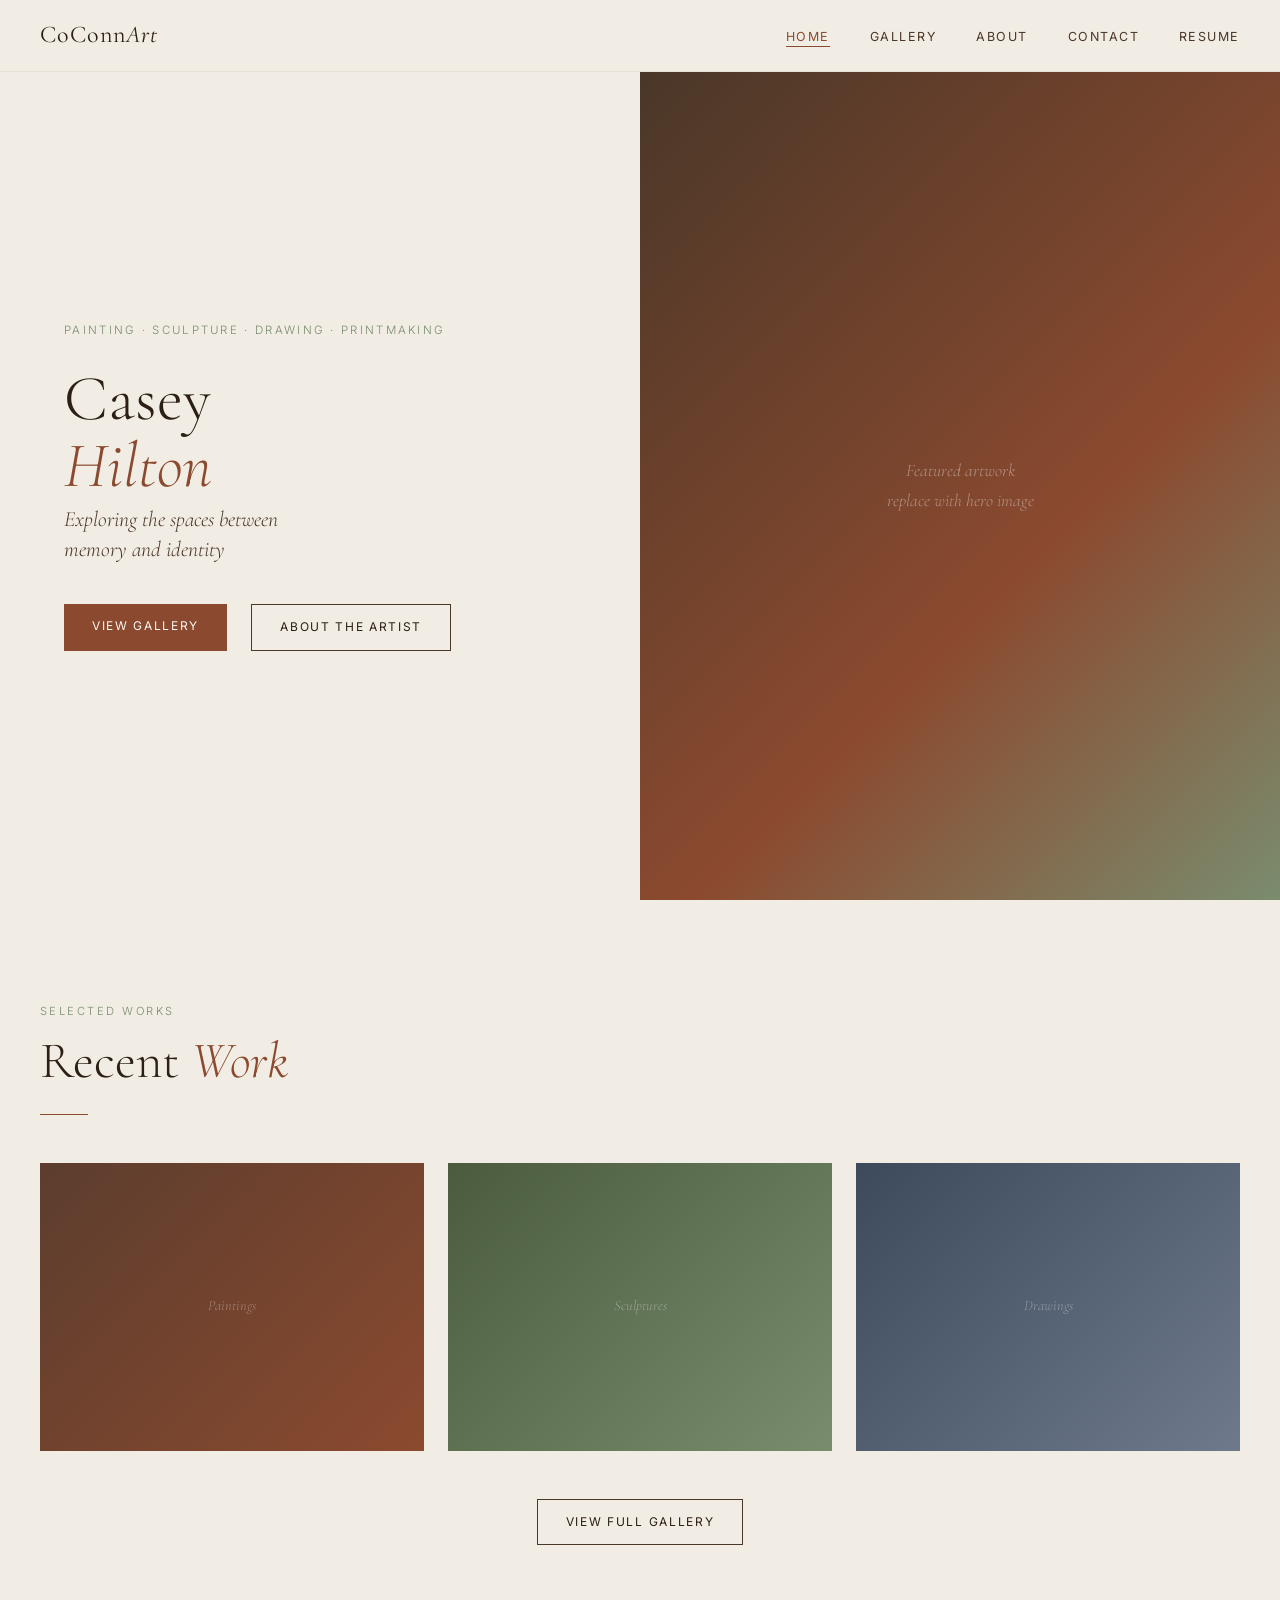
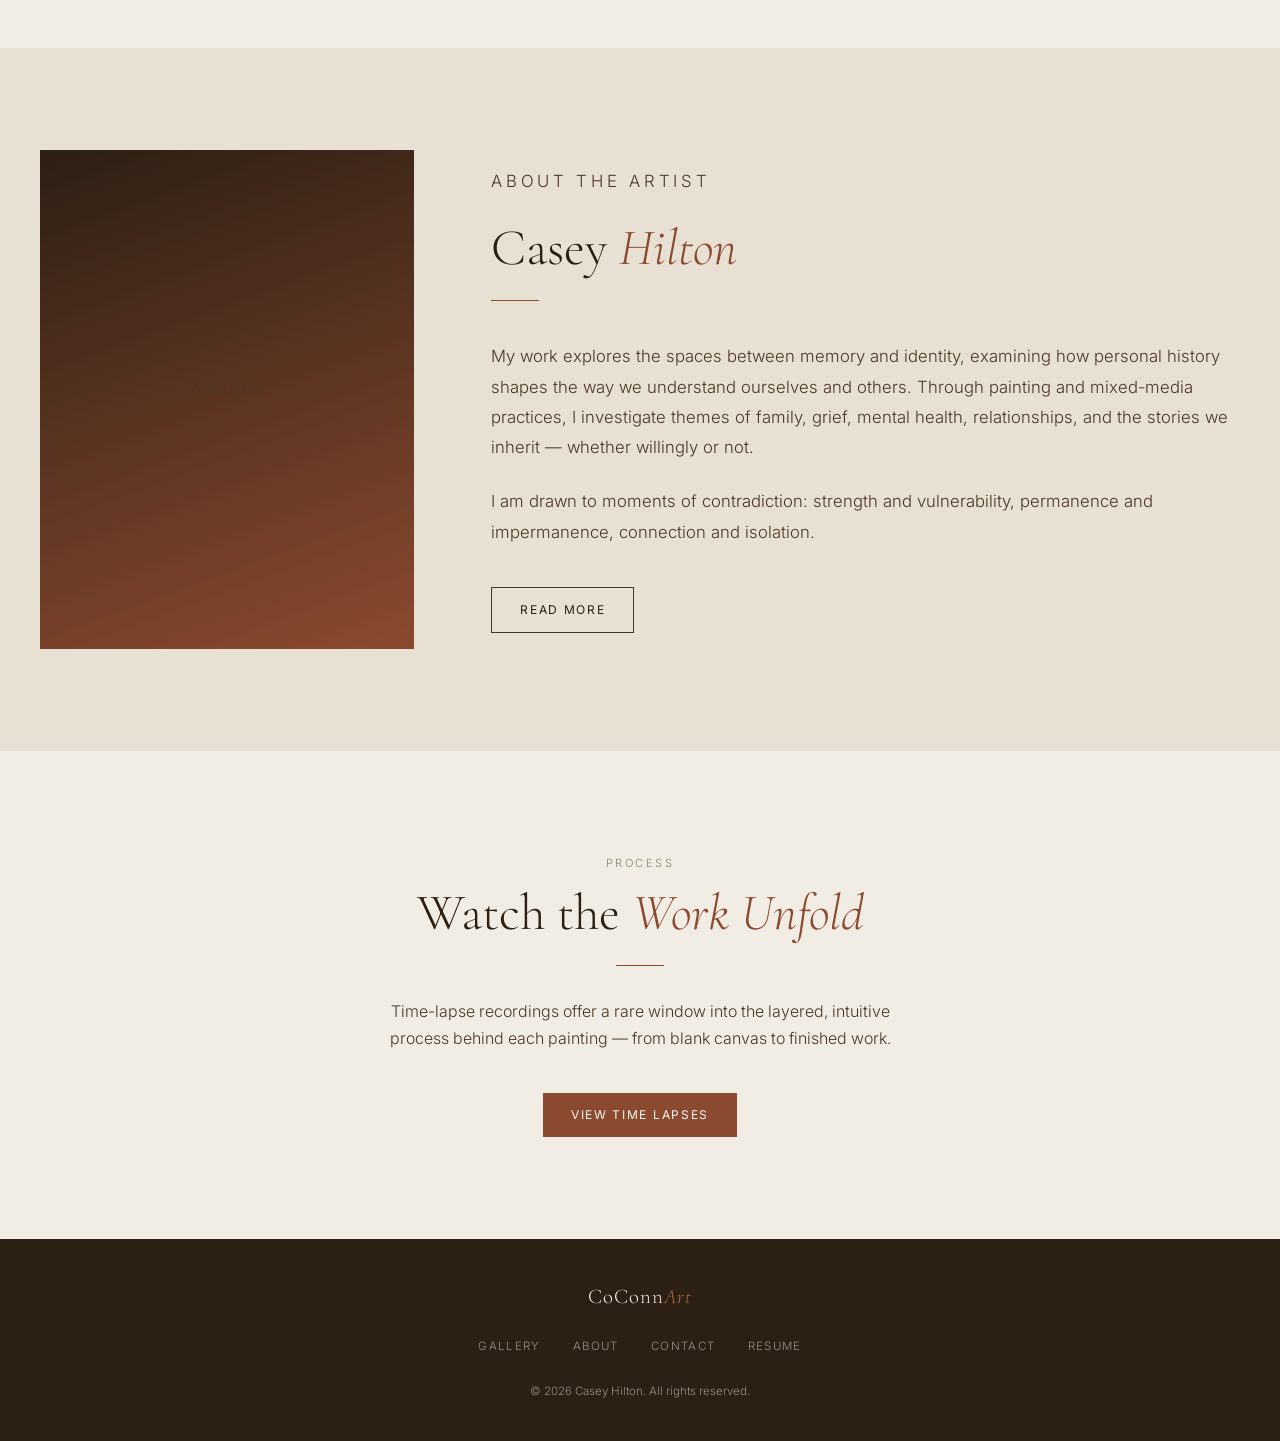
==== index.html @ 210a44f6 "Add files via upload" ====
<!DOCTYPE html>
<html lang="en">
<head>
  <meta charset="UTF-8" />
  <meta name="viewport" content="width=device-width, initial-scale=1.0" />
  <title>Casey Hilton — CoConnArt</title>
  <meta name="description" content="Casey Hilton is a multidisciplinary artist working in painting, drawing, sculpture, and printmaking. Portfolio at CoConnArt." />
  <link rel="stylesheet" href="css/style.css" />
</head>
<body>

  <!-- NAVIGATION -->
  <nav>
    <div class="nav-inner">
      <a href="index.html" class="nav-logo">CoConn<em>Art</em></a>
      <button class="nav-toggle" aria-label="Toggle menu" onclick="toggleNav()">
        <span></span><span></span><span></span>
      </button>
      <ul class="nav-links" id="nav-links">
        <li><a href="index.html" class="active">Home</a></li>
        <li><a href="gallery.html">Gallery</a></li>
        <li><a href="about.html">About</a></li>
        <li><a href="contact.html">Contact</a></li>
        <li><a href="resume.html">Resume</a></li>
      </ul>
    </div>
  </nav>

  <div class="page">

    <!-- HERO -->
    <section class="hero" style="padding:0;">
      <div class="hero-text">
        <p class="hero-eyebrow">Painting · Sculpture · Drawing · Printmaking</p>
        <h1 class="hero-name">Casey<br><em>Hilton</em></h1>
        <p class="hero-tagline">Exploring the spaces between<br>memory and identity</p>
        <div class="hero-cta">
          <a href="gallery.html" class="btn btn-primary">View Gallery</a>
          <a href="about.html" class="btn btn-outline">About the Artist</a>
        </div>
      </div>
      <div class="hero-image">
        <!-- Replace src with your best painting filename, e.g.: -->
        <!-- <img src="images/paintings/your-painting.jpg" alt="Featured work by Casey Hilton" /> -->
        <div class="hero-image-placeholder">
          <p>Featured artwork<br><em>replace with hero image</em></p>
        </div>
      </div>
    </section>

    <!-- GALLERY PREVIEW -->
    <section>
      <div class="section-inner">
        <p class="section-label">Selected Works</p>
        <h2 class="section-title">Recent <em>Work</em></h2>
        <div class="divider"></div>

        <div class="preview-grid">
          <!-- Each card links to gallery with the right tab open -->
          <a href="gallery.html?tab=paintings" class="preview-card">
            <!-- <img src="images/paintings/YOURFILE.jpg" alt="Painting by Casey Hilton" /> -->
            <div class="preview-placeholder p1"><span>Paintings</span></div>
            <span class="preview-card-label">Paintings →</span>
          </a>
          <a href="gallery.html?tab=sculptures" class="preview-card">
            <!-- <img src="images/sculptures/YOURFILE.jpg" alt="Sculpture by Casey Hilton" /> -->
            <div class="preview-placeholder p2"><span>Sculptures</span></div>
            <span class="preview-card-label">Sculptures →</span>
          </a>
          <a href="gallery.html?tab=drawings" class="preview-card">
            <!-- <img src="images/drawings/YOURFILE.jpg" alt="Drawing by Casey Hilton" /> -->
            <div class="preview-placeholder p3"><span>Drawings</span></div>
            <span class="preview-card-label">Drawings →</span>
          </a>
        </div>

        <div style="text-align:center; margin-top:3rem;">
          <a href="gallery.html" class="btn btn-outline">View Full Gallery</a>
        </div>
      </div>
    </section>

    <!-- ABOUT SNIPPET -->
    <section class="about-snippet">
      <div class="about-snippet-inner">
        <div class="about-snippet-image">
          <!-- <img src="images/casey-portrait.jpg" alt="Casey Hilton" /> -->
          <div class="about-snippet-image-placeholder"><p>Artist photo</p></div>
        </div>
        <div>
          <p class="section-label">About the Artist</p>
          <h2 class="section-title">Casey <em>Hilton</em></h2>
          <div class="divider"></div>
          <p>My work explores the spaces between memory and identity, examining how personal history shapes the way we understand ourselves and others. Through painting and mixed-media practices, I investigate themes of family, grief, mental health, relationships, and the stories we inherit — whether willingly or not.</p>
          <p>I am drawn to moments of contradiction: strength and vulnerability, permanence and impermanence, connection and isolation.</p>
          <a href="about.html" class="btn btn-outline" style="margin-top:1rem;">Read More</a>
        </div>
      </div>
    </section>

    <!-- PROCESS VIDEOS TEASER -->
    <section style="background: var(--linen);">
      <div class="section-inner" style="text-align:center;">
        <p class="section-label">Process</p>
        <h2 class="section-title">Watch the <em>Work Unfold</em></h2>
        <div class="divider" style="margin: 1.5rem auto 2rem;"></div>
        <p style="max-width:560px; margin:0 auto 2.5rem; color:var(--umber-mid);">Time-lapse recordings offer a rare window into the layered, intuitive process behind each painting — from blank canvas to finished work.</p>
        <a href="gallery.html?tab=timelapses" class="btn btn-primary">View Time Lapses</a>
      </div>
    </section>

  </div>

  <!-- FOOTER -->
  <footer>
    <div class="footer-inner">
      <div class="footer-logo">CoConn<em>Art</em></div>
      <ul class="footer-links">
        <li><a href="gallery.html">Gallery</a></li>
        <li><a href="about.html">About</a></li>
        <li><a href="contact.html">Contact</a></li>
        <li><a href="resume.html">Resume</a></li>
      </ul>
      <p class="footer-copy">&copy; <span id="yr"></span> Casey Hilton. All rights reserved.</p>
    </div>
  </footer>

  <script src="js/main.js"></script>
  <script>document.getElementById('yr').textContent = new Date().getFullYear();</script>
</body>
</html>
---- css/style.css ----
/* ============================================
   COCONNART — Casey Hilton Portfolio
   Palette: warm sage, raw linen, burnt sienna, deep umber
   Type: Cormorant Garamond (display) + Inter (body)
   ============================================ */

@import url('https://fonts.googleapis.com/css2?family=Cormorant+Garamond:ital,wght@0,300;0,400;0,500;1,300;1,400&family=Inter:wght@300;400;500&display=swap');

:root {
  --linen:       #F2EDE4;
  --linen-dark:  #E8E0D2;
  --umber:       #2C1F14;
  --umber-mid:   #4A3728;
  --sienna:      #8B4A2F;
  --sienna-light:#B06840;
  --sage:        #7A8C6E;
  --sage-light:  #A3B394;
  --cream:       #FAF7F2;
  --ink:         #1C1410;

  --font-display: 'Cormorant Garamond', Georgia, serif;
  --font-body:    'Inter', system-ui, sans-serif;

  --nav-h: 72px;
  --max-w: 1200px;
  --gap:   clamp(1rem, 3vw, 2rem);
}

*, *::before, *::after { box-sizing: border-box; margin: 0; padding: 0; }

html { scroll-behavior: smooth; }

body {
  background: var(--linen);
  color: var(--umber);
  font-family: var(--font-body);
  font-weight: 300;
  font-size: 16px;
  line-height: 1.7;
  min-height: 100vh;
}

img { display: block; max-width: 100%; height: auto; }
a { color: inherit; text-decoration: none; }

/* ── NAVIGATION ── */
nav {
  position: fixed;
  top: 0; left: 0; right: 0;
  height: var(--nav-h);
  background: var(--linen);
  border-bottom: 1px solid var(--linen-dark);
  z-index: 100;
  display: flex;
  align-items: center;
  padding: 0 var(--gap);
}

.nav-inner {
  width: 100%;
  max-width: var(--max-w);
  margin: 0 auto;
  display: flex;
  align-items: center;
  justify-content: space-between;
}

.nav-logo {
  font-family: var(--font-display);
  font-size: 1.5rem;
  font-weight: 400;
  letter-spacing: 0.04em;
  color: var(--umber);
}

.nav-logo span {
  color: var(--sienna);
  font-style: italic;
}

.nav-links {
  display: flex;
  gap: 2.5rem;
  list-style: none;
}

.nav-links a {
  font-family: var(--font-body);
  font-size: 0.78rem;
  font-weight: 400;
  letter-spacing: 0.12em;
  text-transform: uppercase;
  color: var(--umber-mid);
  transition: color 0.2s;
  position: relative;
}

.nav-links a::after {
  content: '';
  position: absolute;
  bottom: -3px; left: 0;
  width: 0; height: 1px;
  background: var(--sienna);
  transition: width 0.25s;
}

.nav-links a:hover,
.nav-links a.active { color: var(--sienna); }
.nav-links a:hover::after,
.nav-links a.active::after { width: 100%; }

/* Hamburger */
.nav-toggle {
  display: none;
  flex-direction: column;
  gap: 5px;
  cursor: pointer;
  background: none;
  border: none;
  padding: 4px;
}
.nav-toggle span {
  display: block;
  width: 24px; height: 1.5px;
  background: var(--umber);
  transition: all 0.3s;
}

/* ── PAGE WRAPPER ── */
.page {
  padding-top: var(--nav-h);
  min-height: 100vh;
}

/* ── HERO ── */
.hero {
  display: grid;
  grid-template-columns: 1fr 1fr;
  min-height: calc(100vh - var(--nav-h));
}

.hero-text {
  display: flex;
  flex-direction: column;
  justify-content: center;
  padding: clamp(3rem, 8vw, 7rem) clamp(2rem, 5vw, 5rem);
  background: var(--linen);
}

.hero-eyebrow {
  font-family: var(--font-body);
  font-size: 0.72rem;
  letter-spacing: 0.2em;
  text-transform: uppercase;
  color: var(--sage);
  margin-bottom: 1.5rem;
}

.hero-name {
  font-family: var(--font-display);
  font-size: clamp(2.8rem, 5vw, 5rem);
  font-weight: 300;
  line-height: 1.05;
  color: var(--umber);
  margin-bottom: 0.3rem;
}

.hero-name em {
  font-style: italic;
  color: var(--sienna);
}

.hero-tagline {
  font-family: var(--font-display);
  font-size: clamp(1rem, 1.8vw, 1.35rem);
  font-weight: 300;
  font-style: italic;
  color: var(--umber-mid);
  margin-bottom: 2.5rem;
  line-height: 1.4;
}

.hero-cta {
  display: inline-flex;
  gap: 1.5rem;
  flex-wrap: wrap;
}

.btn {
  display: inline-block;
  padding: 0.75rem 1.75rem;
  font-family: var(--font-body);
  font-size: 0.75rem;
  font-weight: 400;
  letter-spacing: 0.14em;
  text-transform: uppercase;
  transition: all 0.25s;
  cursor: pointer;
  border: none;
}

.btn-primary {
  background: var(--sienna);
  color: var(--cream);
}
.btn-primary:hover {
  background: var(--sienna-light);
}

.btn-outline {
  background: transparent;
  color: var(--umber);
  border: 1px solid var(--umber-mid);
}
.btn-outline:hover {
  border-color: var(--sienna);
  color: var(--sienna);
}

.hero-image {
  position: relative;
  overflow: hidden;
  background: var(--umber-mid);
}

.hero-image img {
  width: 100%; height: 100%;
  object-fit: cover;
  opacity: 0.88;
  transition: opacity 0.4s;
}

.hero-image-placeholder {
  width: 100%; height: 100%;
  min-height: 500px;
  background: linear-gradient(135deg, var(--umber-mid) 0%, var(--sienna) 60%, var(--sage) 100%);
  display: flex;
  align-items: center;
  justify-content: center;
}

.hero-image-placeholder p {
  color: rgba(255,255,255,0.4);
  font-family: var(--font-display);
  font-style: italic;
  font-size: 1.1rem;
  text-align: center;
  padding: 2rem;
}

/* ── SECTION COMMON ── */
section {
  padding: clamp(4rem, 8vw, 7rem) var(--gap);
}

.section-inner {
  max-width: var(--max-w);
  margin: 0 auto;
}

.section-label {
  font-family: var(--font-body);
  font-size: 0.7rem;
  letter-spacing: 0.22em;
  text-transform: uppercase;
  color: var(--sage);
  margin-bottom: 0.75rem;
}

.section-title {
  font-family: var(--font-display);
  font-size: clamp(2rem, 4vw, 3.2rem);
  font-weight: 300;
  color: var(--umber);
  line-height: 1.1;
  margin-bottom: 1rem;
}

.section-title em {
  font-style: italic;
  color: var(--sienna);
}

.divider {
  width: 48px; height: 1px;
  background: var(--sienna);
  margin: 1.5rem 0 2.5rem;
}

/* ── HOME PREVIEW GRID ── */
.preview-grid {
  display: grid;
  grid-template-columns: repeat(3, 1fr);
  gap: 1.5rem;
  margin-top: 3rem;
}

.preview-card {
  position: relative;
  overflow: hidden;
  background: var(--umber-mid);
  cursor: pointer;
}

.preview-card::after {
  content: '';
  position: absolute;
  inset: 0;
  background: linear-gradient(to top, rgba(44,31,20,0.7) 0%, transparent 50%);
  opacity: 0;
  transition: opacity 0.3s;
}

.preview-card:hover::after { opacity: 1; }

.preview-card img {
  width: 100%;
  aspect-ratio: 4/3;
  object-fit: cover;
  transition: transform 0.5s ease;
}

.preview-card:hover img { transform: scale(1.04); }

.preview-placeholder {
  width: 100%;
  aspect-ratio: 4/3;
  display: flex;
  align-items: center;
  justify-content: center;
}

.preview-placeholder.p1 { background: linear-gradient(135deg, #5C3D2E, #8B4A2F); }
.preview-placeholder.p2 { background: linear-gradient(135deg, #4A5C3D, #7A8C6E); }
.preview-placeholder.p3 { background: linear-gradient(135deg, #3D4A5C, #6E7A8C); }

.preview-placeholder span {
  color: rgba(255,255,255,0.35);
  font-family: var(--font-display);
  font-style: italic;
  font-size: 0.9rem;
}

.preview-card-label {
  position: absolute;
  bottom: 1rem; left: 1rem;
  z-index: 2;
  color: var(--cream);
  font-family: var(--font-display);
  font-size: 1.1rem;
  font-style: italic;
  opacity: 0;
  transform: translateY(6px);
  transition: all 0.3s;
}

.preview-card:hover .preview-card-label {
  opacity: 1;
  transform: translateY(0);
}

/* ── ABOUT SNIPPET (HOME) ── */
.about-snippet {
  background: var(--linen-dark);
}

.about-snippet-inner {
  max-width: var(--max-w);
  margin: 0 auto;
  display: grid;
  grid-template-columns: 1fr 2fr;
  gap: clamp(3rem, 6vw, 6rem);
  align-items: center;
}

.about-snippet-image {
  aspect-ratio: 3/4;
  background: var(--umber-mid);
  overflow: hidden;
}

.about-snippet-image img {
  width: 100%; height: 100%;
  object-fit: cover;
}

.about-snippet-image-placeholder {
  width: 100%; height: 100%;
  min-height: 300px;
  background: linear-gradient(160deg, var(--umber) 0%, var(--sienna) 100%);
  display: flex;
  align-items: center;
  justify-content: center;
}

.about-snippet-image-placeholder p {
  color: rgba(255,255,255,0.3);
  font-style: italic;
  font-family: var(--font-display);
}

.about-snippet p {
  font-size: 1.05rem;
  color: var(--umber-mid);
  margin-bottom: 1.5rem;
  line-height: 1.8;
}

/* ── GALLERY PAGE ── */
.gallery-page { background: var(--linen); }

.gallery-header {
  padding: clamp(3rem, 6vw, 5rem) var(--gap) 0;
  max-width: var(--max-w);
  margin: 0 auto;
}

.gallery-tabs {
  display: flex;
  gap: 0;
  border-bottom: 1px solid var(--linen-dark);
  margin: 2.5rem 0 3rem;
  overflow-x: auto;
}

.gallery-tab {
  font-family: var(--font-body);
  font-size: 0.75rem;
  letter-spacing: 0.14em;
  text-transform: uppercase;
  color: var(--umber-mid);
  padding: 0.85rem 1.75rem;
  cursor: pointer;
  border: none;
  background: none;
  border-bottom: 2px solid transparent;
  margin-bottom: -1px;
  transition: all 0.2s;
  white-space: nowrap;
}

.gallery-tab:hover { color: var(--sienna); }
.gallery-tab.active {
  color: var(--sienna);
  border-bottom-color: var(--sienna);
}

.gallery-section { display: none; }
.gallery-section.active { display: block; }

.gallery-grid {
  columns: 3;
  column-gap: 1.25rem;
  padding: 0 var(--gap) clamp(4rem, 8vw, 7rem);
  max-width: var(--max-w);
  margin: 0 auto;
}

.gallery-item {
  break-inside: avoid;
  margin-bottom: 1.25rem;
  overflow: hidden;
  cursor: pointer;
  position: relative;
}

.gallery-item img {
  width: 100%;
  display: block;
  transition: transform 0.4s ease;
}

.gallery-item:hover img { transform: scale(1.03); }

.gallery-item-overlay {
  position: absolute;
  inset: 0;
  background: rgba(44,31,20,0.55);
  display: flex;
  align-items: flex-end;
  padding: 1.25rem;
  opacity: 0;
  transition: opacity 0.3s;
}

.gallery-item:hover .gallery-item-overlay { opacity: 1; }

.gallery-item-title {
  color: var(--cream);
  font-family: var(--font-display);
  font-style: italic;
  font-size: 1rem;
}

/* Placeholder gallery items */
.gallery-placeholder {
  width: 100%;
  display: flex;
  align-items: center;
  justify-content: center;
  font-family: var(--font-display);
  font-style: italic;
  color: rgba(255,255,255,0.3);
  font-size: 0.85rem;
}

/* ── LIGHTBOX ── */
.lightbox {
  position: fixed;
  inset: 0;
  background: rgba(28,20,16,0.96);
  z-index: 200;
  display: flex;
  align-items: center;
  justify-content: center;
  opacity: 0;
  pointer-events: none;
  transition: opacity 0.3s;
}

.lightbox.open {
  opacity: 1;
  pointer-events: all;
}

.lightbox-img {
  max-width: 90vw;
  max-height: 88vh;
  object-fit: contain;
}

.lightbox-close {
  position: absolute;
  top: 1.5rem; right: 1.5rem;
  background: none;
  border: none;
  color: var(--cream);
  font-size: 1.8rem;
  cursor: pointer;
  line-height: 1;
  opacity: 0.7;
  transition: opacity 0.2s;
}
.lightbox-close:hover { opacity: 1; }

.lightbox-caption {
  position: absolute;
  bottom: 2rem;
  left: 50%;
  transform: translateX(-50%);
  color: rgba(242,237,228,0.6);
  font-family: var(--font-display);
  font-style: italic;
  font-size: 1rem;
  white-space: nowrap;
}

/* ── ABOUT PAGE ── */
.about-page {
  max-width: 860px;
  margin: 0 auto;
  padding: clamp(3rem, 6vw, 5rem) var(--gap) clamp(4rem, 8vw, 7rem);
}

.about-page p {
  font-size: 1.05rem;
  color: var(--umber-mid);
  line-height: 1.9;
  margin-bottom: 1.6rem;
}

.about-page p:first-of-type {
  font-family: var(--font-display);
  font-size: clamp(1.15rem, 2vw, 1.45rem);
  font-weight: 300;
  color: var(--umber);
  line-height: 1.6;
}

/* ── CONTACT PAGE ── */
.contact-page {
  max-width: 680px;
  margin: 0 auto;
  padding: clamp(3rem, 6vw, 5rem) var(--gap) clamp(4rem, 8vw, 7rem);
}

.contact-items {
  display: flex;
  flex-direction: column;
  gap: 2rem;
  margin-top: 2rem;
}

.contact-item {
  display: flex;
  gap: 1.5rem;
  align-items: flex-start;
}

.contact-icon {
  width: 44px; height: 44px;
  background: var(--linen-dark);
  display: flex;
  align-items: center;
  justify-content: center;
  flex-shrink: 0;
  color: var(--sienna);
}

.contact-label {
  font-size: 0.7rem;
  letter-spacing: 0.15em;
  text-transform: uppercase;
  color: var(--sage);
  margin-bottom: 0.3rem;
}

.contact-value {
  font-family: var(--font-display);
  font-size: 1.15rem;
  color: var(--umber);
}

.contact-value a:hover { color: var(--sienna); }

/* ── RESUME PAGE ── */
.resume-page {
  max-width: 800px;
  margin: 0 auto;
  padding: clamp(3rem, 6vw, 5rem) var(--gap) clamp(4rem, 8vw, 7rem);
}

.resume-section {
  margin-bottom: 3rem;
}

.resume-section-title {
  font-family: var(--font-body);
  font-size: 0.7rem;
  letter-spacing: 0.2em;
  text-transform: uppercase;
  color: var(--sage);
  margin-bottom: 1.25rem;
  padding-bottom: 0.5rem;
  border-bottom: 1px solid var(--linen-dark);
}

.resume-entry {
  margin-bottom: 1.75rem;
}

.resume-entry-title {
  font-family: var(--font-display);
  font-size: 1.15rem;
  font-weight: 400;
  color: var(--umber);
}

.resume-entry-meta {
  font-size: 0.82rem;
  color: var(--sage);
  margin: 0.2rem 0 0.5rem;
  letter-spacing: 0.04em;
}

.resume-entry p {
  font-size: 0.95rem;
  color: var(--umber-mid);
  line-height: 1.7;
}

.resume-download {
  display: inline-flex;
  align-items: center;
  gap: 0.5rem;
  margin-bottom: 3rem;
}

/* ── FOOTER ── */
footer {
  background: var(--umber);
  color: rgba(242,237,228,0.55);
  padding: 2.5rem var(--gap);
  text-align: center;
}

.footer-inner {
  max-width: var(--max-w);
  margin: 0 auto;
  display: flex;
  flex-direction: column;
  align-items: center;
  gap: 1rem;
}

.footer-logo {
  font-family: var(--font-display);
  font-size: 1.3rem;
  font-weight: 300;
  color: var(--linen);
  letter-spacing: 0.05em;
}

.footer-logo em { font-style: italic; color: var(--sienna-light); }

.footer-links {
  display: flex;
  gap: 2rem;
  list-style: none;
}

.footer-links a {
  font-size: 0.72rem;
  letter-spacing: 0.12em;
  text-transform: uppercase;
  transition: color 0.2s;
}

.footer-links a:hover { color: var(--linen); }

.footer-copy {
  font-size: 0.72rem;
  margin-top: 0.5rem;
}

/* ── RESPONSIVE ── */
@media (max-width: 900px) {
  .hero { grid-template-columns: 1fr; }
  .hero-image { min-height: 380px; }
  .hero-image-placeholder { min-height: 380px; }
  .preview-grid { grid-template-columns: 1fr 1fr; }
  .about-snippet-inner { grid-template-columns: 1fr; }
  .gallery-grid { columns: 2; }
}

@media (max-width: 600px) {
  .nav-links { display: none; flex-direction: column; }
  .nav-links.open {
    display: flex;
    position: fixed;
    top: var(--nav-h); left: 0; right: 0;
    background: var(--linen);
    padding: 1.5rem var(--gap) 2rem;
    border-bottom: 1px solid var(--linen-dark);
    gap: 1.25rem;
  }
  .nav-toggle { display: flex; }
  .preview-grid { grid-template-columns: 1fr; }
  .gallery-grid { columns: 1; }
  .hero-text { padding: 3rem 1.5rem; }
}

@media (prefers-reduced-motion: reduce) {
  *, *::before, *::after { transition: none !important; animation: none !important; }
}
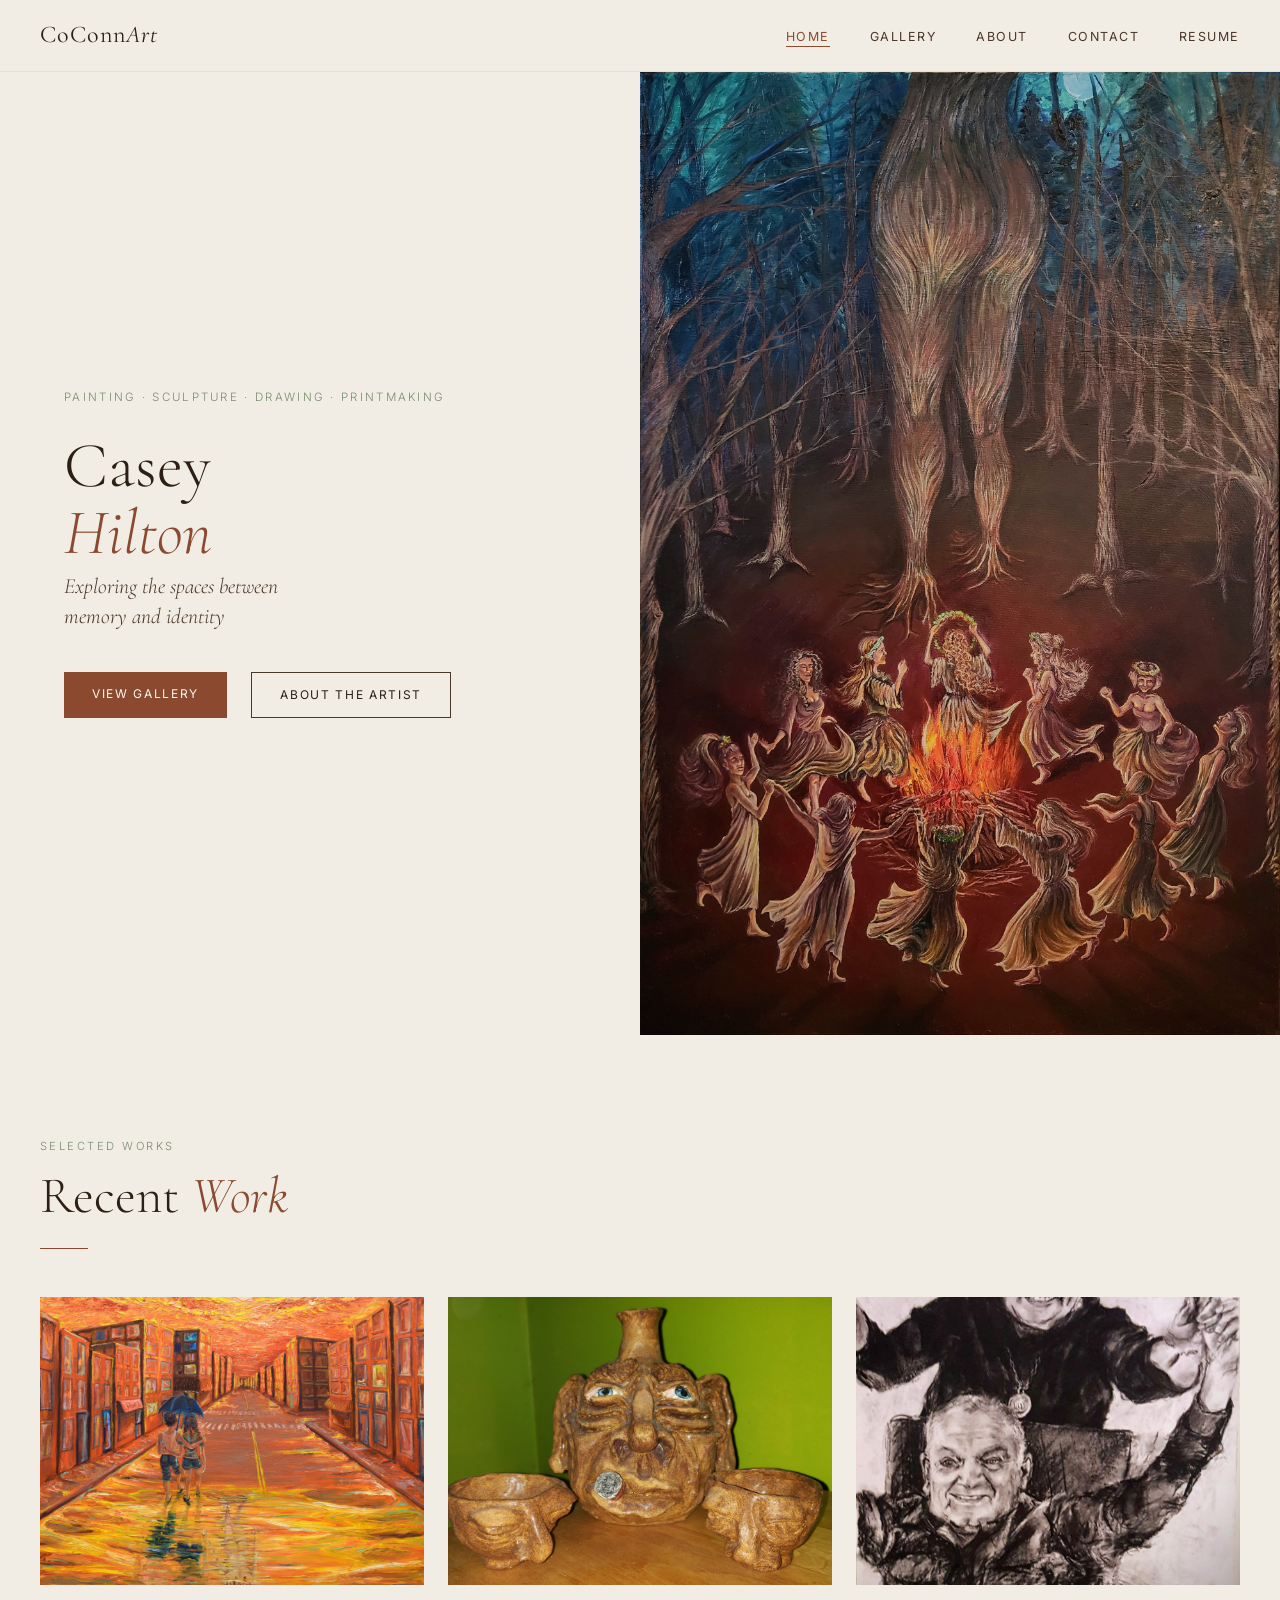
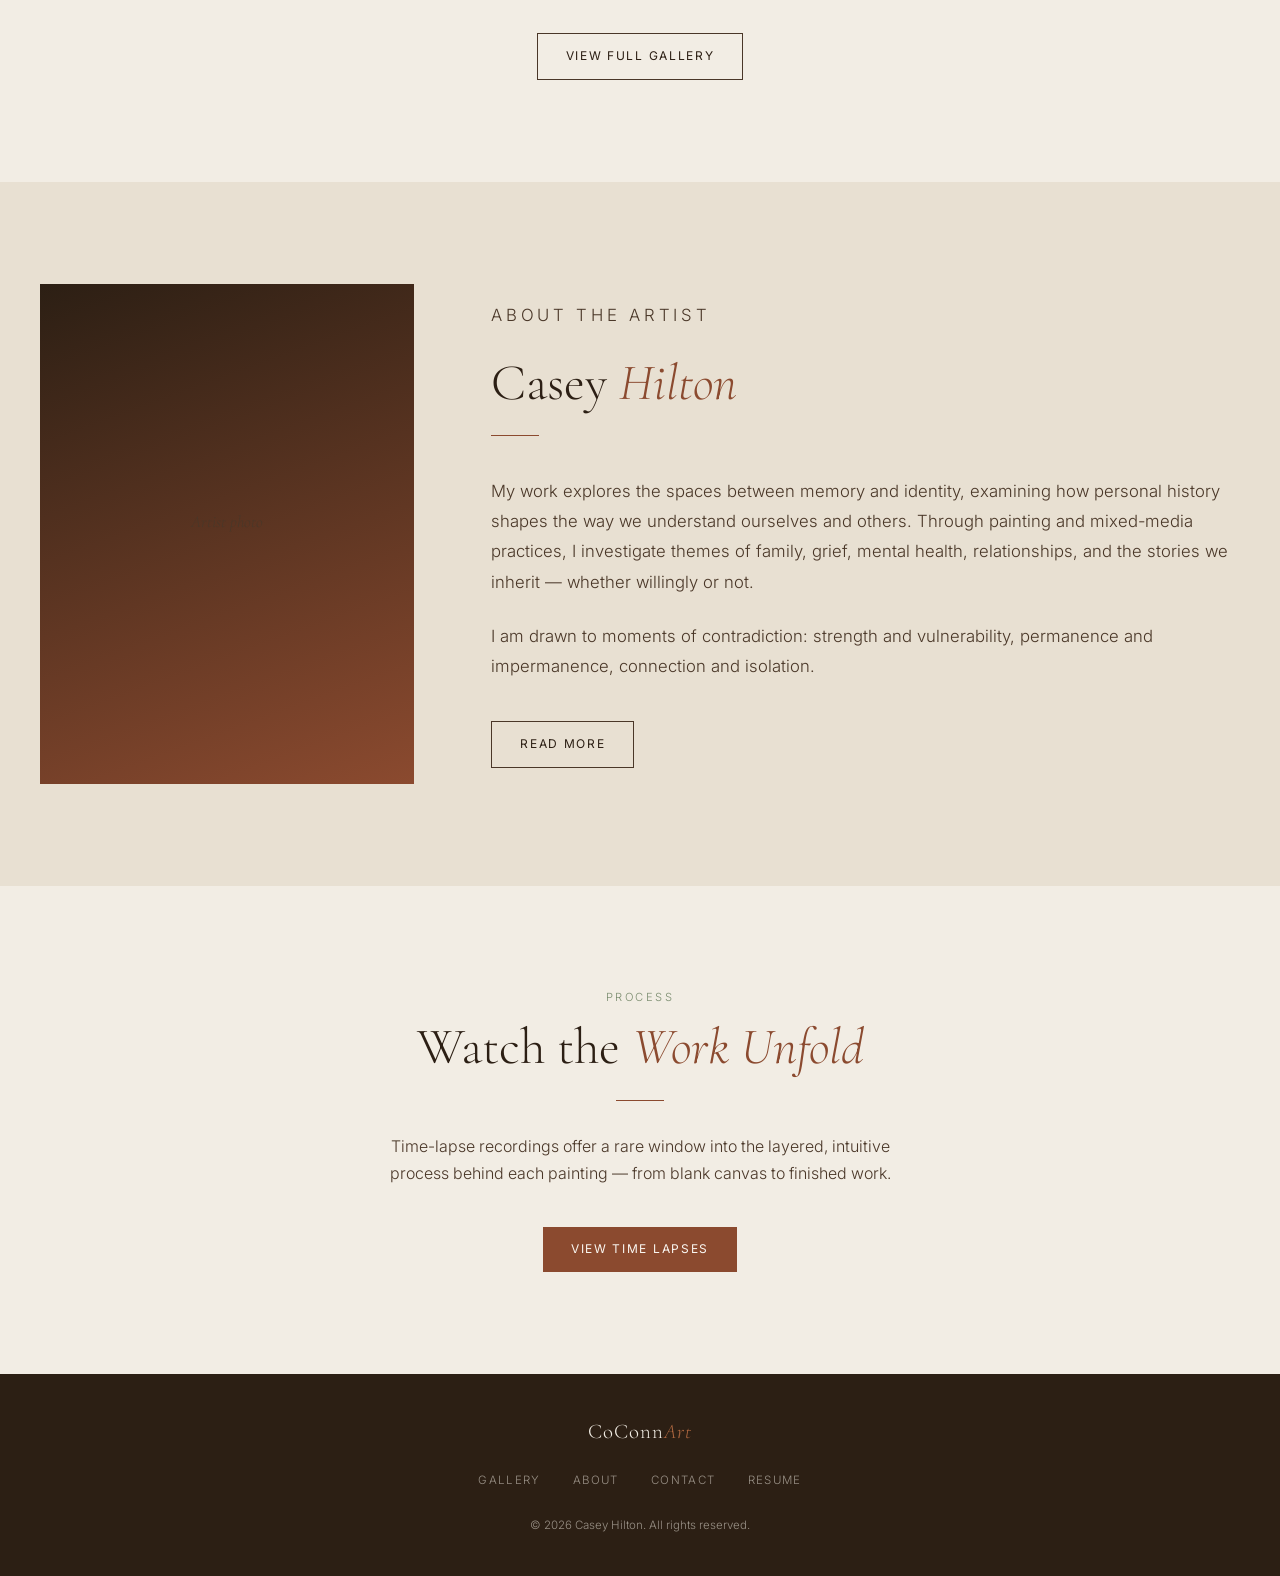
==== commit 352ab2d8: "Add files via upload" ====
--- a/index.html
+++ b/index.html
@@ -40,11 +40,7 @@
         </div>
       </div>
       <div class="hero-image">
-        <!-- Replace src with your best painting filename, e.g.: -->
-        <!-- <img src="images/paintings/your-painting.jpg" alt="Featured work by Casey Hilton" /> -->
-        <div class="hero-image-placeholder">
-          <p>Featured artwork<br><em>replace with hero image</em></p>
-        </div>
+        <img src="paintings/paintings-50-seance.jpg" alt="Seance — painting by Casey Hilton" style="width:100%;height:100%;object-fit:cover;" />
       </div>
     </section>
 
@@ -56,20 +52,16 @@
         <div class="divider"></div>
 
         <div class="preview-grid">
-          <!-- Each card links to gallery with the right tab open -->
           <a href="gallery.html?tab=paintings" class="preview-card">
-            <!-- <img src="images/paintings/YOURFILE.jpg" alt="Painting by Casey Hilton" /> -->
-            <div class="preview-placeholder p1"><span>Paintings</span></div>
+            <img src="paintings/paintings-47-thematriarchy.jpg" alt="The Matriarchy — painting by Casey Hilton" />
             <span class="preview-card-label">Paintings →</span>
           </a>
           <a href="gallery.html?tab=sculptures" class="preview-card">
-            <!-- <img src="images/sculptures/YOURFILE.jpg" alt="Sculpture by Casey Hilton" /> -->
-            <div class="preview-placeholder p2"><span>Sculptures</span></div>
+            <img src="sculptures/sculptures-14-20221226-105439.jpg" alt="Sculpture by Casey Hilton" />
             <span class="preview-card-label">Sculptures →</span>
           </a>
           <a href="gallery.html?tab=drawings" class="preview-card">
-            <!-- <img src="images/drawings/YOURFILE.jpg" alt="Drawing by Casey Hilton" /> -->
-            <div class="preview-placeholder p3"><span>Drawings</span></div>
+            <img src="drawings/drawings-18-drawing4-grand-parents.jpg" alt="Drawing by Casey Hilton" />
             <span class="preview-card-label">Drawings →</span>
           </a>
         </div>
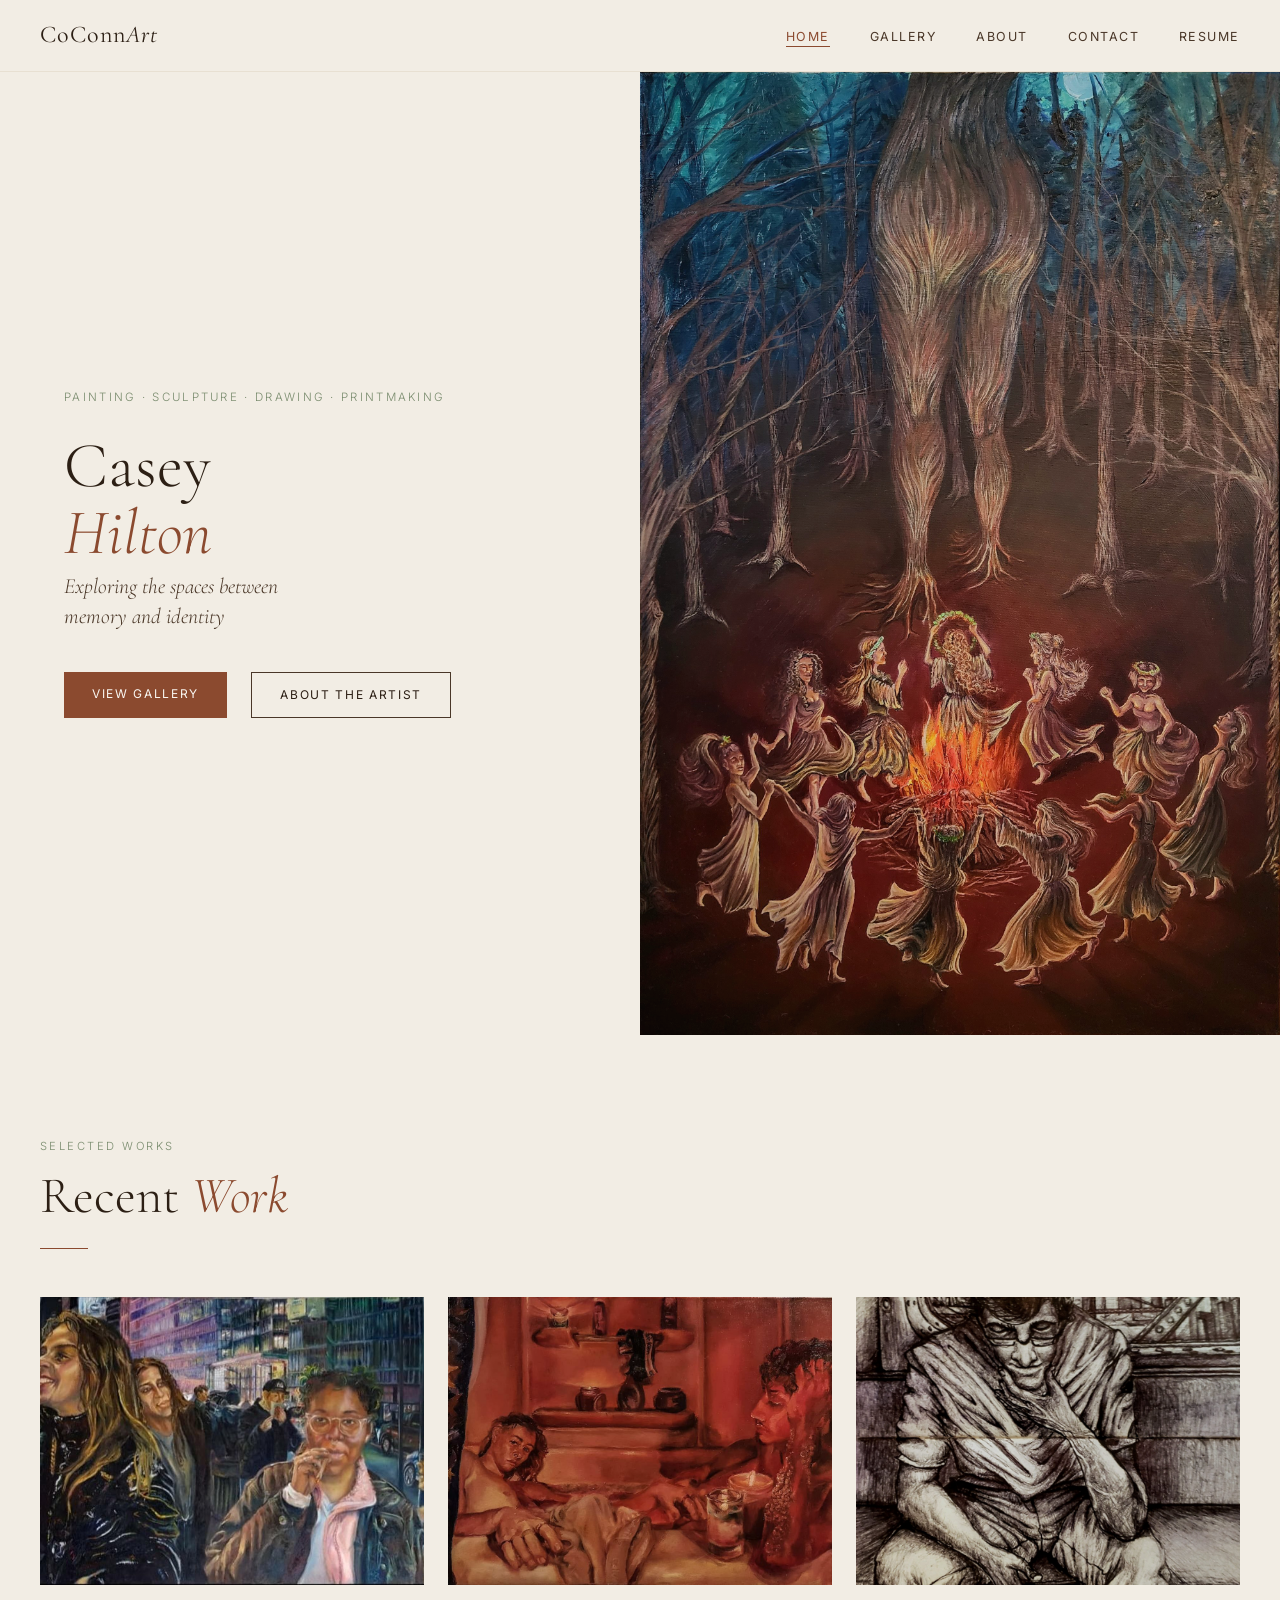
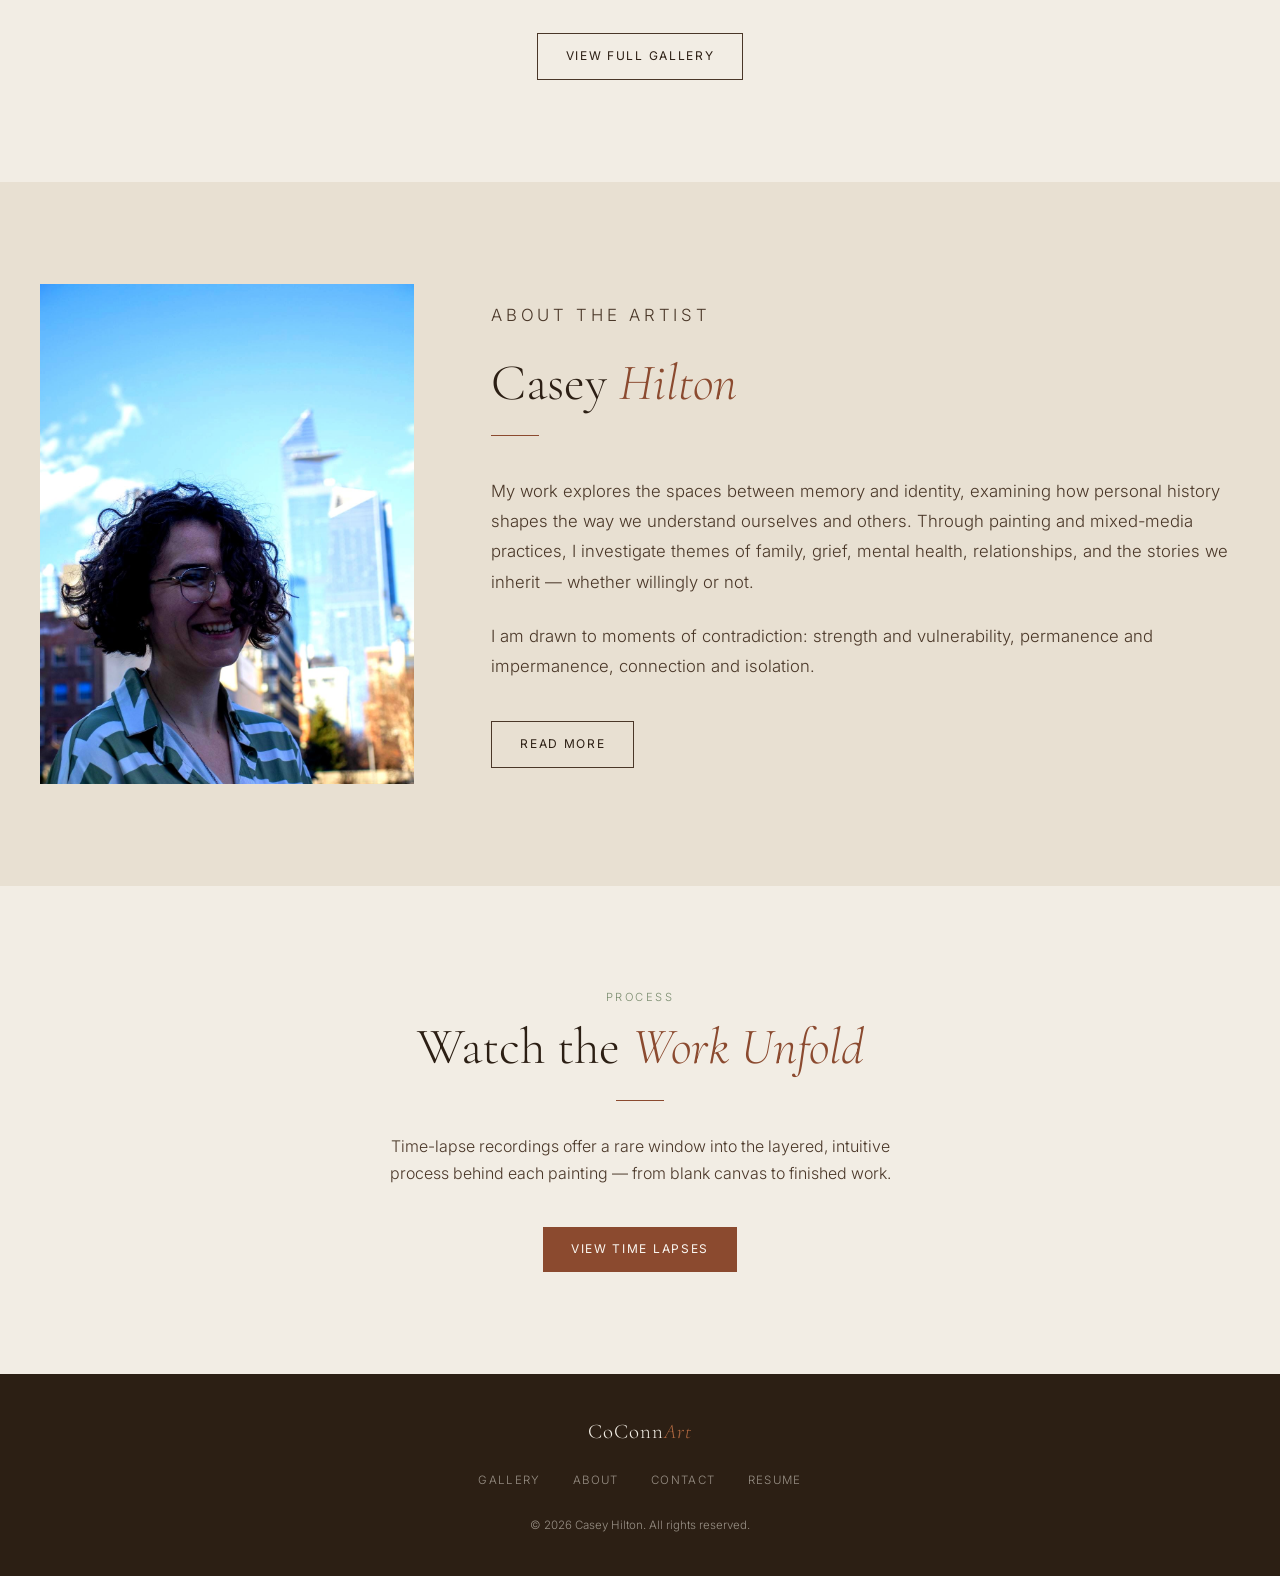
==== commit 88e9c071: "Add files via upload" ====
--- a/index.html
+++ b/index.html
@@ -53,15 +53,15 @@
 
         <div class="preview-grid">
           <a href="gallery.html?tab=paintings" class="preview-card">
-            <img src="paintings/paintings-47-thematriarchy.jpg" alt="The Matriarchy — painting by Casey Hilton" />
+            <img src="paintings/paintings-14-20211015-135628.jpg" alt="Painting by Casey Hilton" />
             <span class="preview-card-label">Paintings →</span>
           </a>
-          <a href="gallery.html?tab=sculptures" class="preview-card">
-            <img src="sculptures/sculptures-14-20221226-105439.jpg" alt="Sculpture by Casey Hilton" />
-            <span class="preview-card-label">Sculptures →</span>
+          <a href="gallery.html?tab=paintings" class="preview-card">
+            <img src="paintings/paintings-15-20211015-135722.jpg" alt="Painting by Casey Hilton" />
+            <span class="preview-card-label">Paintings →</span>
           </a>
           <a href="gallery.html?tab=drawings" class="preview-card">
-            <img src="drawings/drawings-18-drawing4-grand-parents.jpg" alt="Drawing by Casey Hilton" />
+            <img src="drawings/drawings-10-20221221-192539-2.jpg" alt="Drawing by Casey Hilton" />
             <span class="preview-card-label">Drawings →</span>
           </a>
         </div>
@@ -76,8 +76,7 @@
     <section class="about-snippet">
       <div class="about-snippet-inner">
         <div class="about-snippet-image">
-          <!-- <img src="images/casey-portrait.jpg" alt="Casey Hilton" /> -->
-          <div class="about-snippet-image-placeholder"><p>Artist photo</p></div>
+          <img src="casey-portrait.jpg" alt="Casey Hilton" style="width:100%;height:100%;object-fit:cover;object-position:center top;" />
         </div>
         <div>
           <p class="section-label">About the Artist</p>
